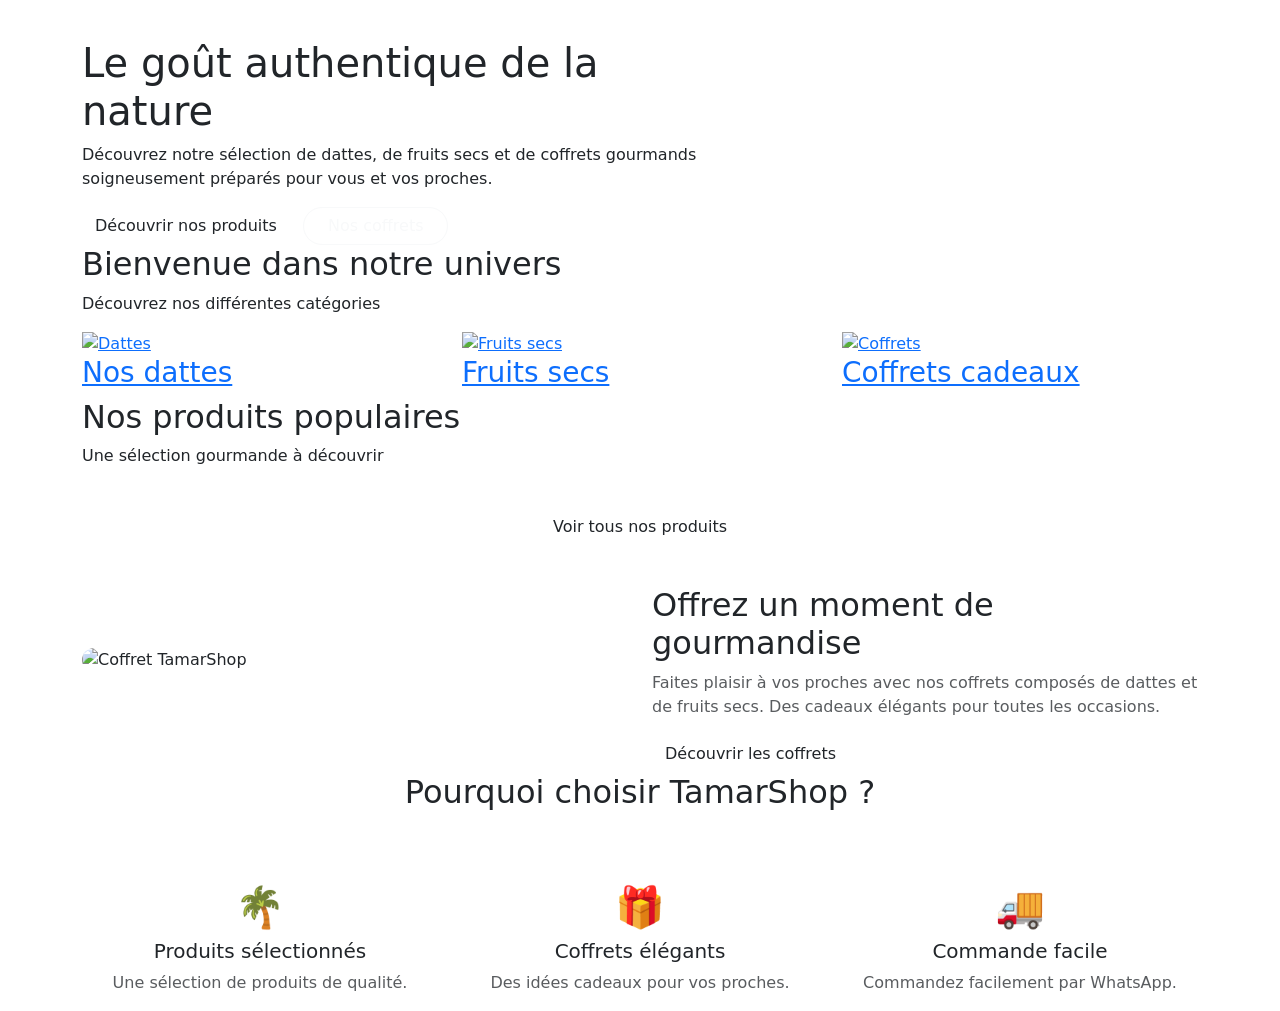
==== index.html @ 304ccb5c "Add files via upload" ====
<!DOCTYPE html>
<html lang="fr">
<head>
    <meta charset="UTF-8">
    <meta name="viewport" content="width=device-width, initial-scale=1.0">
    <title>TamarShop | Accueil</title>

    <link href="https://cdn.jsdelivr.net/npm/bootstrap@5.3.3/dist/css/bootstrap.min.css" rel="stylesheet">
    <link rel="stylesheet" href="css/style.css">
</head>
<body>

<div id="navbar"></div>

<section class="hero">
    <div class="container">
        <div class="col-lg-7">
            <span class="badge badge-tamar mb-3">Bienvenue chez TamarShop</span>
            <h1>Le goût authentique de la nature</h1>
            <p>
                Découvrez notre sélection de dattes, de fruits secs
                et de coffrets gourmands soigneusement préparés
                pour vous et vos proches.
            </p>

            <a href="dattes.html" class="btn btn-tamar me-2">
                Découvrir nos produits
            </a>

            <a href="coffrets.html" class="btn btn-outline-light rounded-pill px-4">
                Nos coffrets
            </a>
        </div>
    </div>
</section>

<section class="section">
    <div class="container">
        <div class="section-title">
            <h2>Bienvenue dans notre univers</h2>
            <p>Découvrez nos différentes catégories</p>
        </div>

        <div class="row g-4">

            <div class="col-md-4">
                <a href="dattes.html">
                    <div class="category-card">
                        <img src="images/datte.png" alt="Dattes">
                        <div><h3>Nos dattes</h3></div>
                    </div>
                </a>
            </div>

            <div class="col-md-4">
                <a href="fruits-secs.html">
                    <div class="category-card">
                        <img src="images/amande.png" alt="Fruits secs">
                        <div><h3>Fruits secs</h3></div>
                    </div>
                </a>
            </div>

            <div class="col-md-4">
                <a href="coffrets.html">
                    <div class="category-card">
                        <img src="images/coffret.png" alt="Coffrets">
                        <div><h3>Coffrets cadeaux</h3></div>
                    </div>
                </a>
            </div>

        </div>
    </div>
</section>

<section class="section bg-white">
    <div class="container">

        <div class="section-title">
            <h2>Nos produits populaires</h2>
            <p>Une sélection gourmande à découvrir</p>
        </div>

        <div class="row" id="products-container"></div>

        <div class="text-center mt-4">
            <a href="dattes.html" class="btn btn-tamar">
                Voir tous nos produits
            </a>
        </div>

    </div>
</section>

<section class="section">
    <div class="container">
        <div class="row align-items-center g-4">
            <div class="col-md-6">
                <img src="images/coffret.png"
                     class="img-fluid rounded-4"
                     alt="Coffret TamarShop">
            </div>

            <div class="col-md-6">
                <span class="badge badge-tamar">Le cadeau idéal</span>
                <h2 class="mt-3">Offrez un moment de gourmandise</h2>
                <p class="text-muted">
                    Faites plaisir à vos proches avec nos coffrets
                    composés de dattes et de fruits secs.
                    Des cadeaux élégants pour toutes les occasions.
                </p>
                <a href="coffrets.html" class="btn btn-tamar">
                    Découvrir les coffrets
                </a>
            </div>
        </div>
    </div>
</section>

<section class="section bg-white text-center">
    <div class="container">
        <h2>Pourquoi choisir TamarShop ?</h2>

        <div class="row mt-5 g-4">
            <div class="col-md-4">
                <h1>🌴</h1>
                <h5>Produits sélectionnés</h5>
                <p class="text-muted">Une sélection de produits de qualité.</p>
            </div>

            <div class="col-md-4">
                <h1>🎁</h1>
                <h5>Coffrets élégants</h5>
                <p class="text-muted">Des idées cadeaux pour vos proches.</p>
            </div>

            <div class="col-md-4">
                <h1>🚚</h1>
                <h5>Commande facile</h5>
                <p class="text-muted">Commandez facilement par WhatsApp.</p>
            </div>
        </div>
    </div>
</section>

<div id="footer"></div>

<script src="https://cdn.jsdelivr.net/npm/bootstrap@5.3.3/dist/js/bootstrap.bundle.min.js"></script>
<script src="js/products.js"></script>
<script src="js/script.js"></script>

</body>
</html>
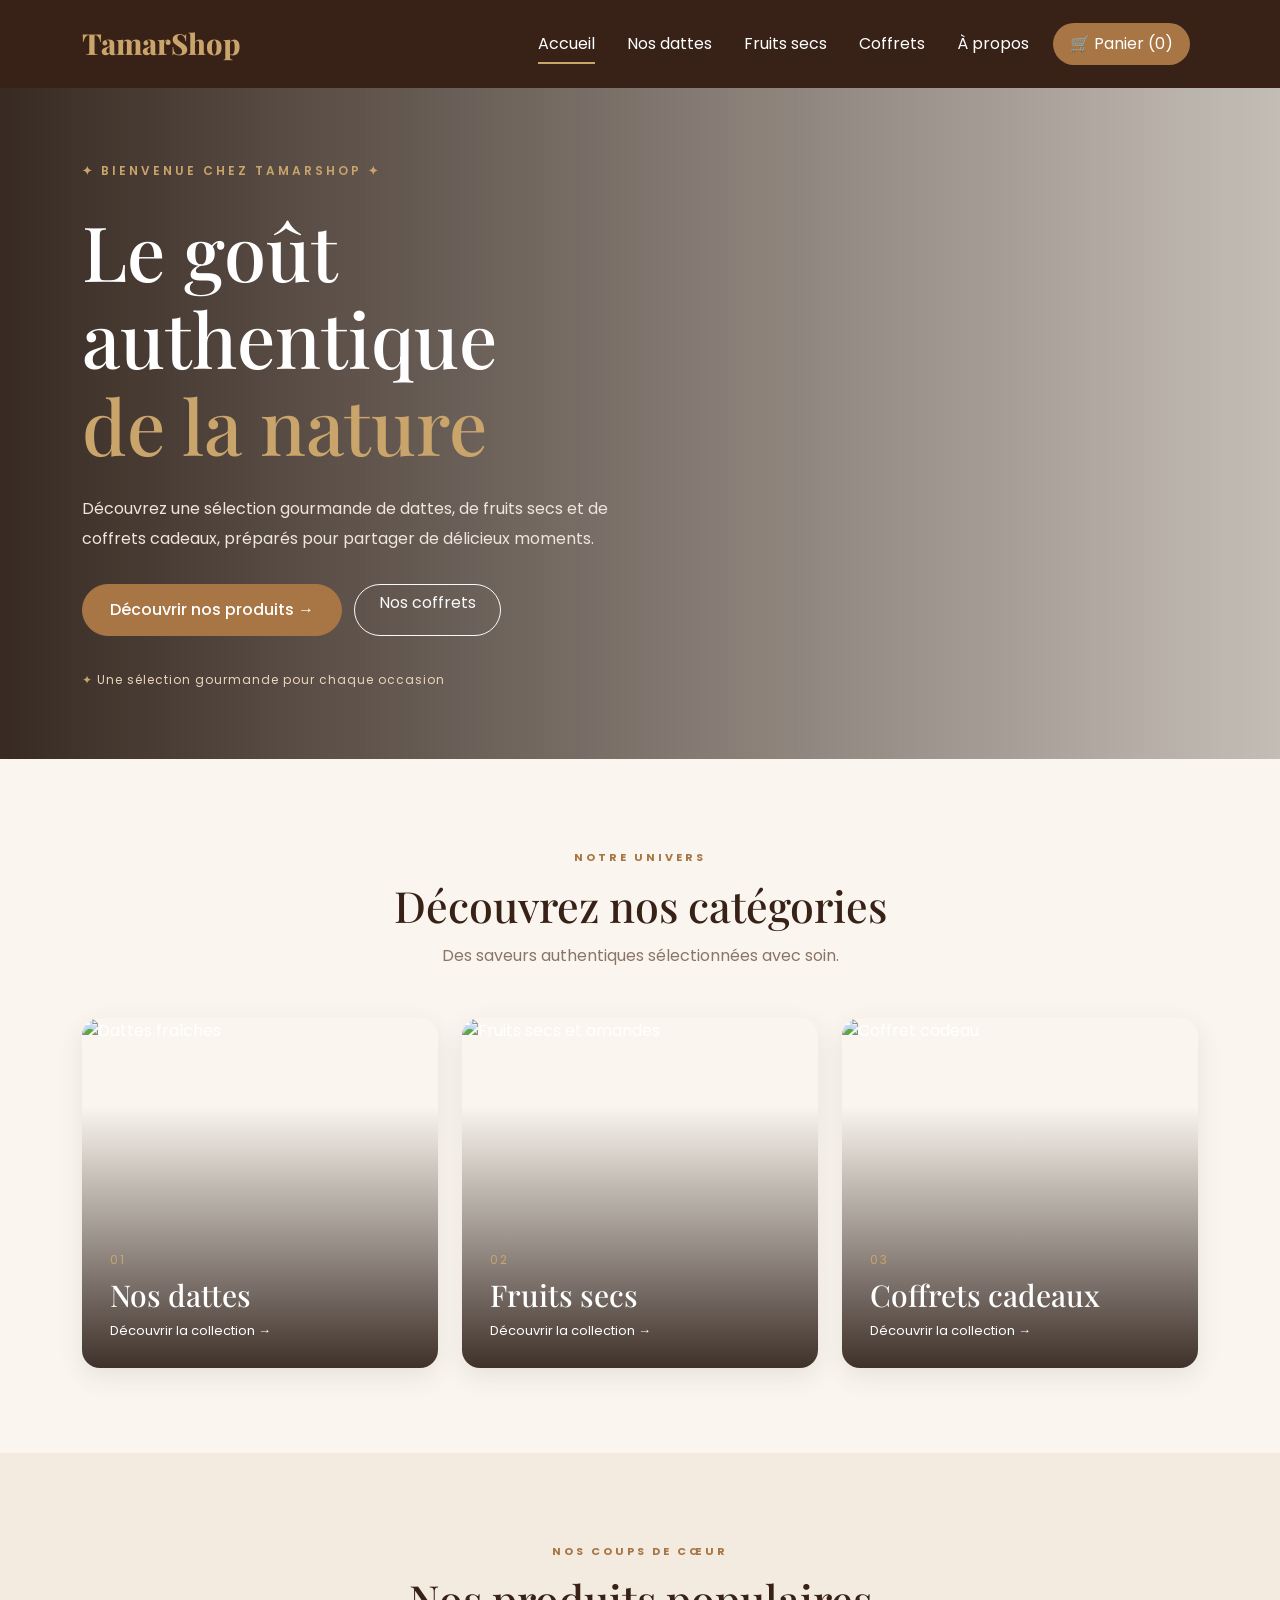
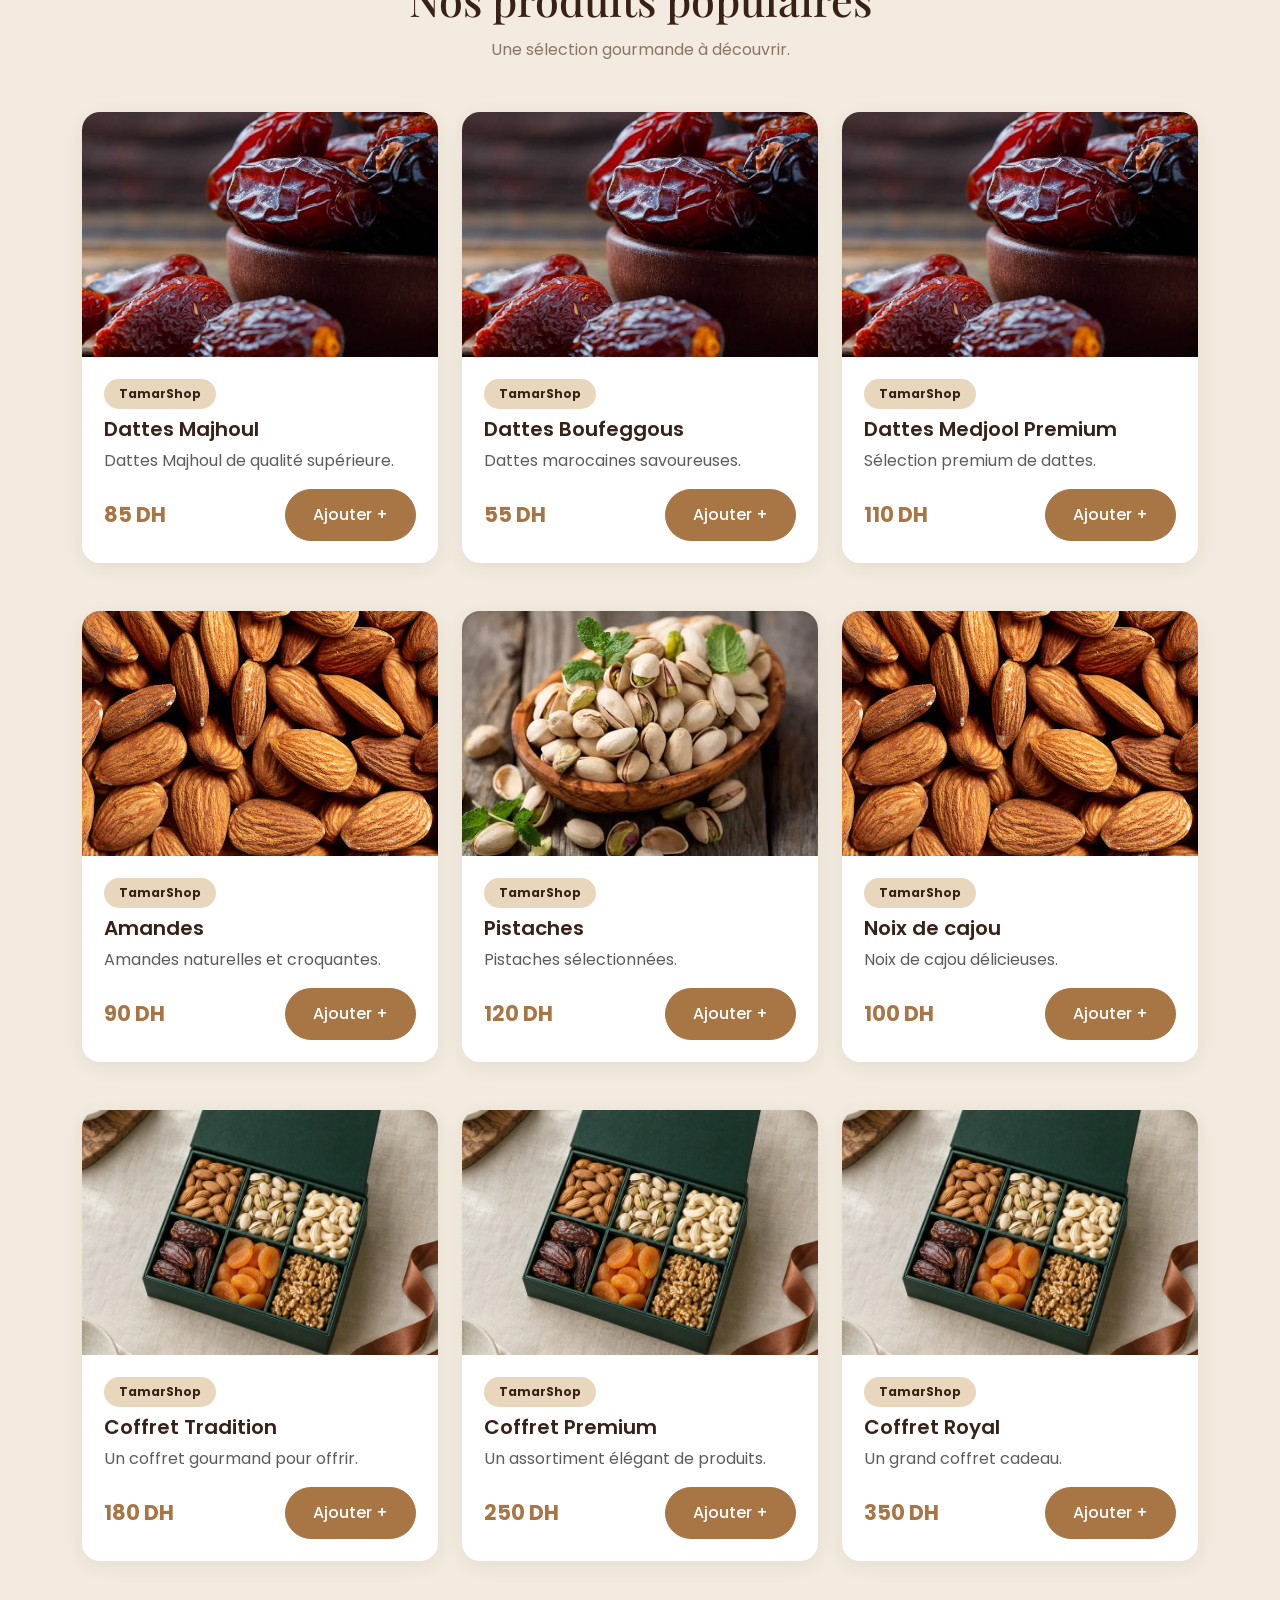
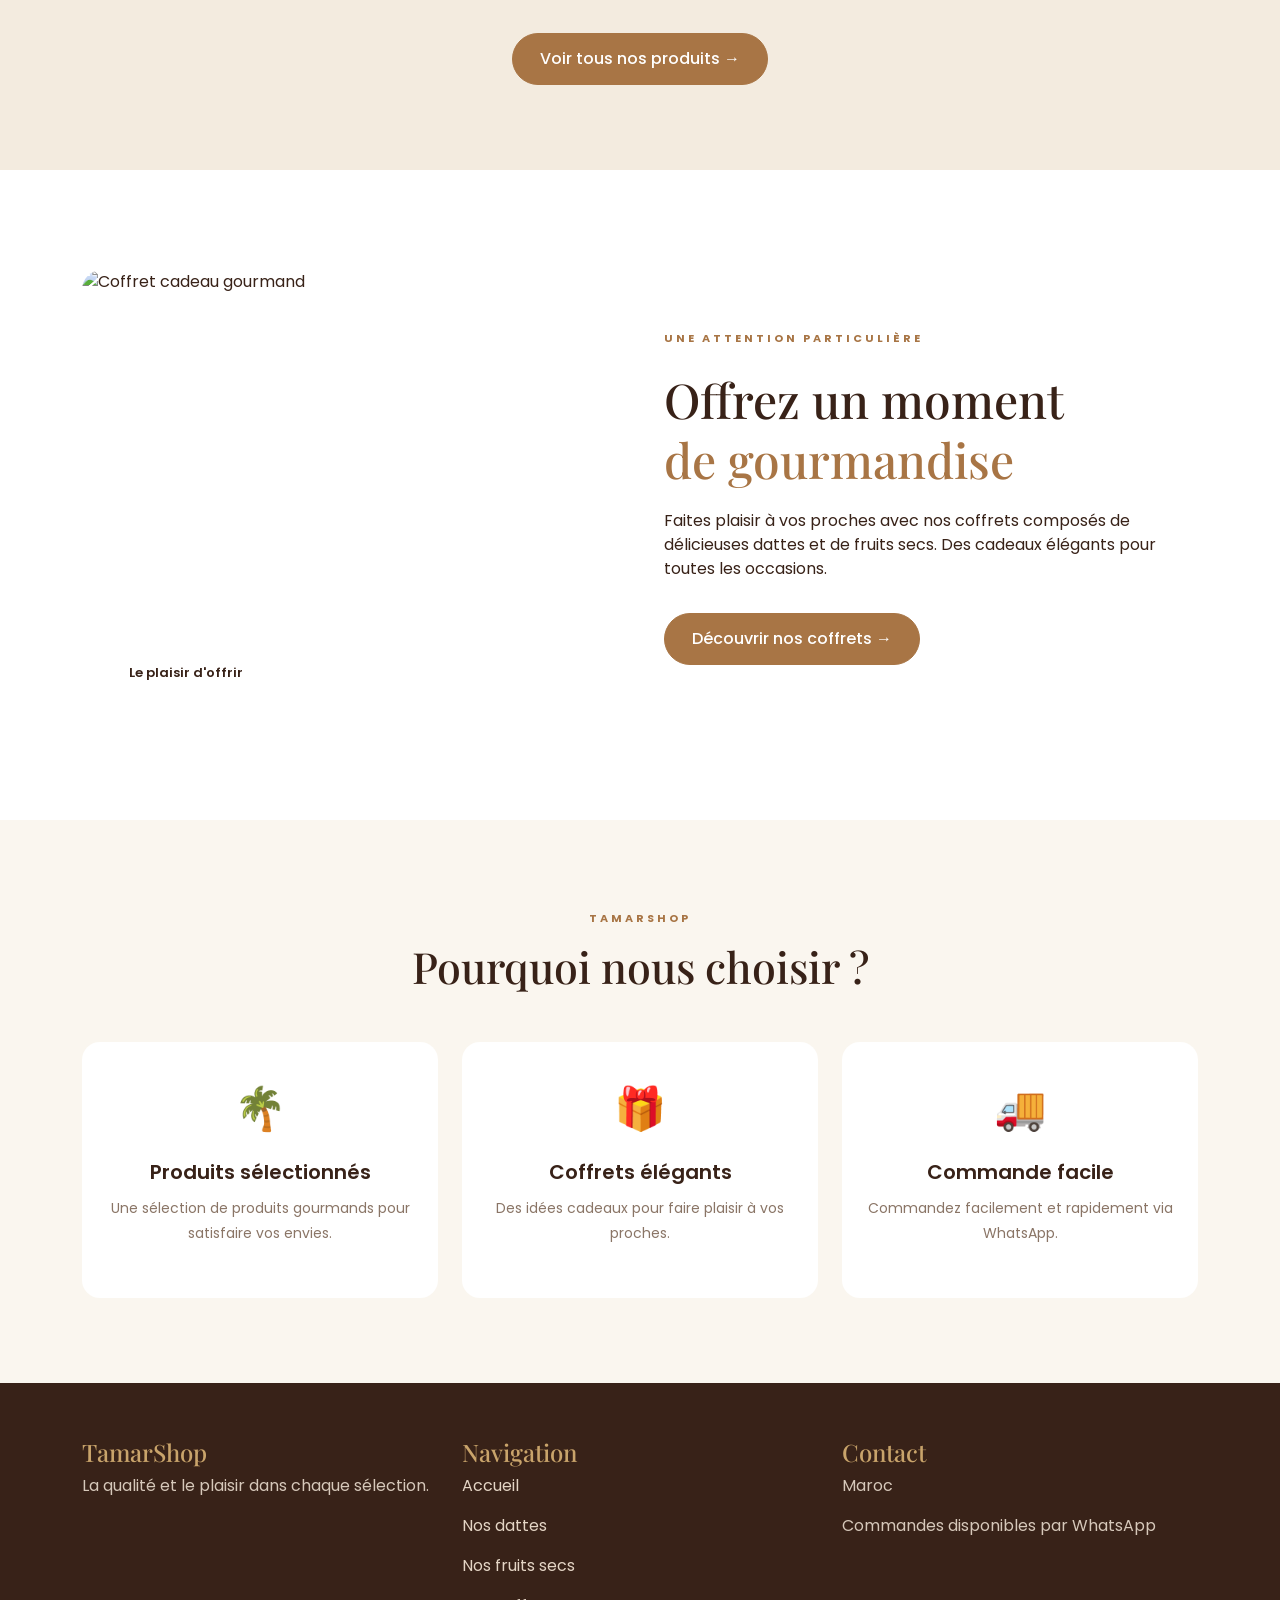
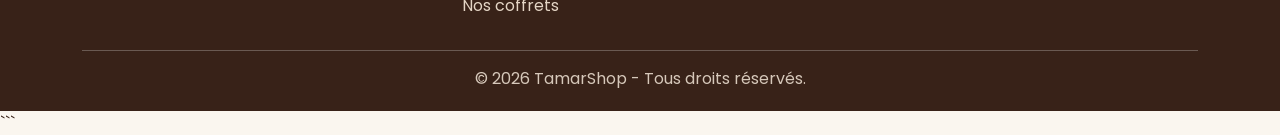
==== commit 181fa01d: "Modification du panier TamarShop" ====
--- a/index.html
+++ b/index.html
@@ -1,154 +1,313 @@
-<!DOCTYPE html>
-<html lang="fr">
-<head>
-    <meta charset="UTF-8">
-    <meta name="viewport" content="width=device-width, initial-scale=1.0">
-    <title>TamarShop | Accueil</title>
-
-    <link href="https://cdn.jsdelivr.net/npm/bootstrap@5.3.3/dist/css/bootstrap.min.css" rel="stylesheet">
-    <link rel="stylesheet" href="css/style.css">
-</head>
-<body>
-
-<div id="navbar"></div>
-
-<section class="hero">
-    <div class="container">
-        <div class="col-lg-7">
-            <span class="badge badge-tamar mb-3">Bienvenue chez TamarShop</span>
-            <h1>Le goût authentique de la nature</h1>
-            <p>
-                Découvrez notre sélection de dattes, de fruits secs
-                et de coffrets gourmands soigneusement préparés
-                pour vous et vos proches.
-            </p>
-
-            <a href="dattes.html" class="btn btn-tamar me-2">
-                Découvrir nos produits
-            </a>
-
-            <a href="coffrets.html" class="btn btn-outline-light rounded-pill px-4">
-                Nos coffrets
-            </a>
-        </div>
-    </div>
-</section>
-
-<section class="section">
-    <div class="container">
-        <div class="section-title">
-            <h2>Bienvenue dans notre univers</h2>
-            <p>Découvrez nos différentes catégories</p>
-        </div>
-
-        <div class="row g-4">
-
-            <div class="col-md-4">
-                <a href="dattes.html">
-                    <div class="category-card">
-                        <img src="images/datte.png" alt="Dattes">
-                        <div><h3>Nos dattes</h3></div>
-                    </div>
-                </a>
-            </div>
-
-            <div class="col-md-4">
-                <a href="fruits-secs.html">
-                    <div class="category-card">
-                        <img src="images/amande.png" alt="Fruits secs">
-                        <div><h3>Fruits secs</h3></div>
-                    </div>
-                </a>
-            </div>
-
-            <div class="col-md-4">
-                <a href="coffrets.html">
-                    <div class="category-card">
-                        <img src="images/coffret.png" alt="Coffrets">
-                        <div><h3>Coffrets cadeaux</h3></div>
-                    </div>
-                </a>
-            </div>
-
-        </div>
-    </div>
-</section>
-
-<section class="section bg-white">
-    <div class="container">
-
-        <div class="section-title">
-            <h2>Nos produits populaires</h2>
-            <p>Une sélection gourmande à découvrir</p>
-        </div>
-
-        <div class="row" id="products-container"></div>
-
-        <div class="text-center mt-4">
-            <a href="dattes.html" class="btn btn-tamar">
-                Voir tous nos produits
-            </a>
-        </div>
-
-    </div>
-</section>
-
-<section class="section">
-    <div class="container">
-        <div class="row align-items-center g-4">
-            <div class="col-md-6">
-                <img src="images/coffret.png"
-                     class="img-fluid rounded-4"
-                     alt="Coffret TamarShop">
-            </div>
-
-            <div class="col-md-6">
-                <span class="badge badge-tamar">Le cadeau idéal</span>
-                <h2 class="mt-3">Offrez un moment de gourmandise</h2>
-                <p class="text-muted">
-                    Faites plaisir à vos proches avec nos coffrets
-                    composés de dattes et de fruits secs.
-                    Des cadeaux élégants pour toutes les occasions.
-                </p>
-                <a href="coffrets.html" class="btn btn-tamar">
-                    Découvrir les coffrets
-                </a>
-            </div>
-        </div>
-    </div>
-</section>
-
-<section class="section bg-white text-center">
-    <div class="container">
-        <h2>Pourquoi choisir TamarShop ?</h2>
-
-        <div class="row mt-5 g-4">
-            <div class="col-md-4">
-                <h1>🌴</h1>
-                <h5>Produits sélectionnés</h5>
-                <p class="text-muted">Une sélection de produits de qualité.</p>
-            </div>
-
-            <div class="col-md-4">
-                <h1>🎁</h1>
-                <h5>Coffrets élégants</h5>
-                <p class="text-muted">Des idées cadeaux pour vos proches.</p>
-            </div>
-
-            <div class="col-md-4">
-                <h1>🚚</h1>
-                <h5>Commande facile</h5>
-                <p class="text-muted">Commandez facilement par WhatsApp.</p>
-            </div>
-        </div>
-    </div>
-</section>
-
-<div id="footer"></div>
-
-<script src="https://cdn.jsdelivr.net/npm/bootstrap@5.3.3/dist/js/bootstrap.bundle.min.js"></script>
-<script src="js/products.js"></script>
-<script src="js/script.js"></script>
-
-</body>
-</html>+
+<!DOCTYPE html>
+<html lang="fr">
+<head>
+    <meta charset="UTF-8">
+    <meta name="viewport" content="width=device-width, initial-scale=1.0">
+
+    <title>TamarShop | Dattes, Fruits secs & Coffrets</title>
+
+    <link href="https://cdn.jsdelivr.net/npm/bootstrap@5.3.3/dist/css/bootstrap.min.css" rel="stylesheet">
+
+    <link rel="preconnect" href="https://fonts.googleapis.com">
+    <link rel="preconnect" href="https://fonts.gstatic.com" crossorigin>
+
+    <link href="https://fonts.googleapis.com/css2?family=Playfair+Display:wght@500;600;700;800&family=Poppins:wght@300;400;500;600;700&display=swap" rel="stylesheet">
+
+    <link rel="stylesheet" href="css/style.css">
+</head>
+
+<body>
+
+<div id="navbar"></div>
+
+<!-- HERO -->
+<section class="hero">
+    <div class="container">
+        <div class="hero-content reveal">
+
+            <span class="hero-label">
+                ✦ BIENVENUE CHEZ TAMARSHOP ✦
+            </span>
+
+            <h1>
+                Le goût authentique<br>
+                <span>de la nature</span>
+            </h1>
+
+            <p>
+                Découvrez une sélection gourmande de dattes,
+                de fruits secs et de coffrets cadeaux,
+                préparés pour partager de délicieux moments.
+            </p>
+
+            <div class="hero-buttons">
+
+                <a href="dattes.html" class="btn btn-tamar">
+                    Découvrir nos produits
+                    <span>→</span>
+                </a>
+
+                <a href="coffrets.html" class="btn btn-outline-light rounded-pill px-4">
+                    Nos coffrets
+                </a>
+
+            </div>
+
+            <div class="hero-note">
+                <span>✦</span> Une sélection gourmande pour chaque occasion
+            </div>
+
+        </div>
+    </div>
+
+    <div class="hero-decoration"></div>
+</section>
+
+
+<!-- CATEGORIES -->
+<section class="section">
+
+    <div class="container">
+
+        <div class="section-title reveal">
+            <span class="section-subtitle">NOTRE UNIVERS</span>
+            <h2>Découvrez nos catégories</h2>
+            <p>Des saveurs authentiques sélectionnées avec soin.</p>
+        </div>
+
+        <div class="row g-4">
+
+            <div class="col-md-4 reveal">
+                <a href="dattes.html" class="category-link">
+
+                    <div class="category-card">
+
+                        <img
+                            src="https://images.unsplash.com/photo-1601493700631-2b16ec4b4716?w=900"
+                            alt="Dattes fraîches">
+
+                        <div class="category-overlay">
+                            <span>01</span>
+                            <h3>Nos dattes</h3>
+                            <p>Découvrir la collection →</p>
+                        </div>
+
+                    </div>
+
+                </a>
+            </div>
+
+            <div class="col-md-4 reveal">
+                <a href="fruits-secs.html" class="category-link">
+
+                    <div class="category-card">
+
+                        <img
+                            src="https://images.unsplash.com/photo-1536591375667-f4e7b6b3b5a4?w=900"
+                            alt="Fruits secs et amandes">
+
+                        <div class="category-overlay">
+                            <span>02</span>
+                            <h3>Fruits secs</h3>
+                            <p>Découvrir la collection →</p>
+                        </div>
+
+                    </div>
+
+                </a>
+            </div>
+
+            <div class="col-md-4 reveal">
+                <a href="coffrets.html" class="category-link">
+
+                    <div class="category-card">
+
+                        <img
+                            src="https://images.unsplash.com/photo-1549465220-1a8b9238cd48?w=900"
+                            alt="Coffret cadeau">
+
+                        <div class="category-overlay">
+                            <span>03</span>
+                            <h3>Coffrets cadeaux</h3>
+                            <p>Découvrir la collection →</p>
+                        </div>
+
+                    </div>
+
+                </a>
+            </div>
+
+        </div>
+
+    </div>
+
+</section>
+
+
+<!-- PRODUITS -->
+<section class="section products-section">
+
+    <div class="container">
+
+        <div class="section-title reveal">
+
+            <span class="section-subtitle">NOS COUPS DE CŒUR</span>
+
+            <h2>Nos produits populaires</h2>
+
+            <p>Une sélection gourmande à découvrir.</p>
+
+        </div>
+
+        <div class="row g-4" id="products-container"></div>
+
+        <div class="text-center mt-5 reveal">
+
+            <a href="dattes.html" class="btn btn-tamar">
+                Voir tous nos produits →
+            </a>
+
+        </div>
+
+    </div>
+
+</section>
+
+
+<!-- COFFRETS -->
+<section class="gift-section">
+
+    <div class="container">
+
+        <div class="row align-items-center g-5">
+
+            <div class="col-md-6 reveal">
+
+                <div class="gift-image">
+
+                    <img
+                        src="https://images.unsplash.com/photo-1549465220-1a8b9238cd48?w=1000"
+                        alt="Coffret cadeau gourmand">
+
+                    <div class="gift-image-label">
+                        Le plaisir d'offrir
+                    </div>
+
+                </div>
+
+            </div>
+
+            <div class="col-md-6 reveal">
+
+                <span class="section-subtitle">UNE ATTENTION PARTICULIÈRE</span>
+
+                <h2 class="gift-title">
+                    Offrez un moment<br>
+                    <span>de gourmandise</span>
+                </h2>
+
+                <p>
+                    Faites plaisir à vos proches avec nos coffrets
+                    composés de délicieuses dattes et de fruits secs.
+                    Des cadeaux élégants pour toutes les occasions.
+                </p>
+
+                <a href="coffrets.html" class="btn btn-tamar mt-3">
+                    Découvrir nos coffrets →
+                </a>
+
+            </div>
+
+        </div>
+
+    </div>
+
+</section>
+
+
+<!-- AVANTAGES -->
+<section class="section advantages-section">
+
+    <div class="container">
+
+        <div class="section-title reveal">
+
+            <span class="section-subtitle">TAMARSHOP</span>
+
+            <h2>Pourquoi nous choisir ?</h2>
+
+        </div>
+
+        <div class="row g-4">
+
+            <div class="col-md-4 reveal">
+
+                <div class="advantage-card">
+
+                    <div class="advantage-icon">🌴</div>
+
+                    <h5>Produits sélectionnés</h5>
+
+                    <p>
+                        Une sélection de produits gourmands
+                        pour satisfaire vos envies.
+                    </p>
+
+                </div>
+
+            </div>
+
+            <div class="col-md-4 reveal">
+
+                <div class="advantage-card">
+
+                    <div class="advantage-icon">🎁</div>
+
+                    <h5>Coffrets élégants</h5>
+
+                    <p>
+                        Des idées cadeaux pour faire plaisir
+                        à vos proches.
+                    </p>
+
+                </div>
+
+            </div>
+
+            <div class="col-md-4 reveal">
+
+                <div class="advantage-card">
+
+                    <div class="advantage-icon">🚚</div>
+
+                    <h5>Commande facile</h5>
+
+                    <p>
+                        Commandez facilement et rapidement
+                        via WhatsApp.
+                    </p>
+
+                </div>
+
+            </div>
+
+        </div>
+
+    </div>
+
+</section>
+
+
+<!-- FOOTER -->
+<div id="footer"></div>
+
+
+<script src="https://cdn.jsdelivr.net/npm/bootstrap@5.3.3/dist/js/bootstrap.bundle.min.js"></script>
+
+<script src="js/products.js"></script>
+<script src="js/script.js"></script>
+
+</body>
+</html>
+```
--- a/css/style.css
+++ b/css/style.css
@@ -0,0 +1,601 @@
+
+@import url('https://fonts.googleapis.com/css2?family=Playfair+Display:wght@500;600;700;800&family=Poppins:wght@300;400;500;600;700&display=swap');
+
+:root {
+    --brown-dark: #382218;
+    --brown: #60402e;
+    --caramel: #a87545;
+    --gold: #c9a46b;
+    --beige: #e9d7bd;
+    --cream: #faf6ef;
+    --white: #ffffff;
+}
+
+* {
+    margin: 0;
+    padding: 0;
+    box-sizing: border-box;
+}
+
+html {
+    scroll-behavior: smooth;
+}
+
+body {
+    font-family: 'Poppins', sans-serif;
+    background: var(--cream);
+    color: var(--brown-dark);
+    overflow-x: hidden;
+}
+
+h1, h2, h3 {
+    font-family: 'Playfair Display', serif;
+}
+
+a {
+    text-decoration: none;
+}
+
+/* NAVBAR */
+
+.navbar {
+    background: var(--brown-dark);
+    padding: 17px 0;
+    transition: all .4s ease;
+}
+
+.navbar.scrolled {
+    padding: 10px 0;
+    box-shadow: 0 5px 20px rgba(0,0,0,.15);
+}
+
+.navbar-brand {
+    font-family: 'Playfair Display', serif;
+    color: var(--gold) !important;
+    font-size: 29px;
+    font-weight: 800;
+}
+
+.nav-link {
+    color: white !important;
+    margin: 0 8px;
+    position: relative;
+    transition: .3s;
+}
+
+.nav-link::after {
+    content: "";
+    position: absolute;
+    width: 0;
+    height: 2px;
+    bottom: 0;
+    left: 8px;
+    background: var(--gold);
+    transition: width .3s;
+}
+
+.nav-link:hover::after,
+.nav-link.active::after {
+    width: calc(100% - 16px);
+}
+
+.nav-link:hover {
+    color: var(--gold) !important;
+}
+
+.cart-link {
+    background: var(--caramel);
+    padding: 9px 17px !important;
+    border-radius: 25px;
+}
+
+/* HERO */
+
+.hero {
+    min-height: 650px;
+    display: flex;
+    align-items: center;
+    position: relative;
+    overflow: hidden;
+
+    background:
+        linear-gradient(90deg, rgba(35,20,12,.90), rgba(35,20,12,.25)),
+        url('https://images.unsplash.com/photo-1601493700631-2b16ec4b4716?w=1800')
+        center/cover no-repeat;
+
+    color: white;
+}
+
+.hero-content {
+    position: relative;
+    z-index: 2;
+    max-width: 680px;
+    padding: 70px 0;
+}
+
+.hero-label {
+    color: var(--gold);
+    font-size: 12px;
+    letter-spacing: 3px;
+    font-weight: 600;
+}
+
+.hero h1 {
+    font-size: clamp(43px, 6vw, 76px);
+    line-height: 1.15;
+    margin: 25px 0;
+    animation: slideUp 1s ease;
+}
+
+.hero h1 span {
+    color: var(--gold);
+}
+
+.hero p {
+    font-size: 16px;
+    line-height: 1.9;
+    max-width: 550px;
+    color: #eee5dc;
+}
+
+.hero-buttons {
+    display: flex;
+    flex-wrap: wrap;
+    gap: 12px;
+    margin-top: 30px;
+}
+
+.hero-note {
+    margin-top: 35px;
+    font-size: 12px;
+    color: #e8d5bd;
+    letter-spacing: 1px;
+}
+
+.hero-note span {
+    color: var(--gold);
+}
+
+.btn-tamar {
+    background: var(--caramel);
+    color: white;
+    border: 1px solid var(--caramel);
+    padding: 13px 27px;
+    border-radius: 30px;
+    transition: all .35s ease;
+    font-weight: 500;
+}
+
+.btn-tamar:hover {
+    background: var(--brown-dark);
+    border-color: var(--brown-dark);
+    color: white;
+    transform: translateY(-4px);
+    box-shadow: 0 8px 20px rgba(0,0,0,.15);
+}
+
+.btn-outline-light {
+    transition: .3s;
+}
+
+.btn-outline-light:hover {
+    transform: translateY(-4px);
+}
+
+/* SECTIONS */
+
+.section {
+    padding: 85px 0;
+}
+
+.section-title {
+    text-align: center;
+    margin-bottom: 50px;
+}
+
+.section-title h2 {
+    font-size: clamp(30px, 4vw, 43px);
+    margin: 12px 0;
+    color: var(--brown-dark);
+}
+
+.section-title p {
+    color: #8a7566;
+}
+
+.section-subtitle {
+    color: var(--caramel);
+    letter-spacing: 3px;
+    font-size: 11px;
+    font-weight: 700;
+}
+
+/* CATEGORIES */
+
+.category-link {
+    display: block;
+    color: white;
+}
+
+.category-card {
+    border-radius: 18px;
+    overflow: hidden;
+    position: relative;
+    height: 350px;
+    box-shadow: 0 8px 25px rgba(59,36,25,.10);
+}
+
+.category-card img {
+    width: 100%;
+    height: 100%;
+    object-fit: cover;
+    transition: transform .7s ease;
+}
+
+.category-card:hover img {
+    transform: scale(1.12);
+}
+
+.category-overlay {
+    position: absolute;
+    inset: 0;
+    background: linear-gradient(
+        transparent 25%,
+        rgba(30,15,8,.85)
+    );
+
+    display: flex;
+    flex-direction: column;
+    justify-content: end;
+    padding: 28px;
+    transition: .4s;
+}
+
+.category-overlay span {
+    color: var(--gold);
+    font-size: 12px;
+    letter-spacing: 2px;
+}
+
+.category-overlay h3 {
+    font-size: 30px;
+    margin: 8px 0;
+}
+
+.category-overlay p {
+    margin: 0;
+    font-size: 13px;
+    transition: transform .3s;
+}
+
+.category-card:hover .category-overlay p {
+    transform: translateX(8px);
+}
+
+/* PRODUCTS */
+
+.products-section {
+    background: #f3ebdf;
+}
+
+.product-card {
+    background: white;
+    border: none;
+    border-radius: 18px;
+    overflow: hidden;
+    height: 100%;
+    box-shadow: 0 5px 20px rgba(59,36,25,.07);
+    transition: all .4s ease;
+}
+
+.product-card:hover {
+    transform: translateY(-9px);
+    box-shadow: 0 15px 35px rgba(59,36,25,.15);
+}
+
+.product-card img {
+    width: 100%;
+    height: 245px;
+    object-fit: cover;
+    transition: transform .6s ease;
+}
+
+.product-card:hover img {
+    transform: scale(1.06);
+}
+
+.product-card .card-body {
+    padding: 22px;
+}
+
+.product-card h5 {
+    font-weight: 600;
+    color: var(--brown-dark);
+}
+
+.product-price {
+    color: var(--caramel);
+    font-size: 21px;
+    font-weight: 700;
+}
+
+/* GIFT SECTION */
+
+.gift-section {
+    padding: 100px 0;
+    background: white;
+}
+
+.gift-image {
+    height: 450px;
+    position: relative;
+    border-radius: 20px;
+    overflow: hidden;
+}
+
+.gift-image img {
+    width: 100%;
+    height: 100%;
+    object-fit: cover;
+    transition: .6s;
+}
+
+.gift-image:hover img {
+    transform: scale(1.06);
+}
+
+.gift-image-label {
+    position: absolute;
+    bottom: 25px;
+    left: 25px;
+    background: white;
+    color: var(--brown-dark);
+    padding: 12px 22px;
+    border-radius: 30px;
+    font-size: 13px;
+    font-weight: 600;
+}
+
+.gift-title {
+    font-size: clamp(35px, 4vw, 48px);
+    line-height: 1.25;
+    margin: 20px 0;
+}
+
+.gift-title span {
+    color: var(--caramel);
+}
+
+/* ADVANTAGES */
+
+.advantages-section {
+    background: var(--cream);
+}
+
+.advantage-card {
+    height: 100%;
+    padding: 35px 25px;
+    text-align: center;
+    background: white;
+    border-radius: 18px;
+    transition: all .4s ease;
+}
+
+.advantage-card:hover {
+    transform: translateY(-8px);
+    box-shadow: 0 12px 30px rgba(59,36,25,.10);
+}
+
+.advantage-icon {
+    font-size: 42px;
+    margin-bottom: 20px;
+    transition: transform .4s;
+}
+
+.advantage-card:hover .advantage-icon {
+    transform: rotateY(180deg);
+}
+
+.advantage-card h5 {
+    font-weight: 600;
+}
+
+.advantage-card p {
+    color: #8a7566;
+    font-size: 14px;
+    line-height: 1.8;
+    margin-top: 12px;
+}
+
+/* PAGE BANNER */
+
+.page-banner {
+    background:
+        linear-gradient(rgba(45,25,15,.88), rgba(45,25,15,.88)),
+        url('https://images.unsplash.com/photo-1601493700631-2b16ec4b4716?w=1400')
+        center/cover;
+
+    color: white;
+    padding: 85px 0;
+    text-align: center;
+}
+
+.page-banner h1 {
+    font-size: clamp(34px, 5vw, 48px);
+}
+
+.page-banner p {
+    color: #e7d8c9;
+    margin-top: 12px;
+}
+
+/* BADGES */
+
+.badge-tamar {
+    background: var(--beige);
+    color: var(--brown-dark);
+    padding: 9px 15px;
+    border-radius: 30px;
+}
+
+/* FORMS AND CART */
+
+.cart-box,
+.form-box {
+    background: white;
+    border-radius: 18px;
+    padding: 28px;
+    box-shadow: 0 5px 20px rgba(59,36,25,.07);
+}
+
+.form-control,
+.form-select {
+    padding: 12px;
+    border-radius: 9px;
+    border: 1px solid #dfd2c4;
+}
+
+.form-control:focus,
+.form-select:focus {
+    border-color: var(--caramel);
+    box-shadow: 0 0 0 .2rem rgba(166,107,67,.15);
+}
+
+.empty-cart {
+    text-align: center;
+    padding: 60px 15px;
+}
+
+.cart-product {
+    border-bottom: 1px solid #eee;
+    padding: 18px 0;
+}
+
+.cart-product img {
+    width: 90px;
+    height: 90px;
+    object-fit: cover;
+    border-radius: 12px;
+}
+
+.quantity-btn {
+    border: 1px solid var(--beige);
+    background: white;
+    border-radius: 5px;
+    padding: 4px 12px;
+    color: var(--brown);
+}
+
+.remove-btn {
+    color: #b13b32;
+    border: none;
+    background: none;
+}
+
+/* FOOTER */
+
+footer {
+    background: var(--brown-dark);
+    color: white;
+    padding: 55px 0 20px;
+}
+
+footer h4 {
+    color: var(--gold);
+    font-family: 'Playfair Display', serif;
+}
+
+footer a {
+    color: #e4d5c5;
+    transition: .3s;
+}
+
+footer a:hover {
+    color: var(--gold);
+    padding-left: 5px;
+}
+
+footer p {
+    color: #d6c8ba;
+}
+
+/* SCROLL ANIMATIONS */
+
+.reveal {
+    opacity: 0;
+    transform: translateY(35px);
+    transition: opacity .8s ease, transform .8s ease;
+}
+
+.reveal.visible {
+    opacity: 1;
+    transform: translateY(0);
+}
+
+@keyframes slideUp {
+    from {
+        opacity: 0;
+        transform: translateY(35px);
+    }
+
+    to {
+        opacity: 1;
+        transform: translateY(0);
+    }
+}
+
+/* RESPONSIVE */
+
+@media(max-width:768px) {
+
+    .hero {
+        min-height: 550px;
+        text-align: center;
+        background-position: 60% center;
+    }
+
+    .hero-content {
+        padding: 60px 10px;
+    }
+
+    .hero p {
+        margin: auto;
+    }
+
+    .hero-buttons {
+        justify-content: center;
+    }
+
+    .section {
+        padding: 55px 0;
+    }
+
+    .category-card {
+        height: 280px;
+    }
+
+    .gift-section {
+        padding: 60px 0;
+    }
+
+    .gift-image {
+        height: 330px;
+    }
+
+    .cart-box,
+    .form-box {
+        padding: 20px;
+    }
+}
+
+/* ACCESSIBILITY */
+
+@media (prefers-reduced-motion: reduce) {
+    *,
+    *::before,
+    *::after {
+        animation-duration: .01ms !important;
+        transition-duration: .01ms !important;
+        scroll-behavior: auto !important;
+    }
+}
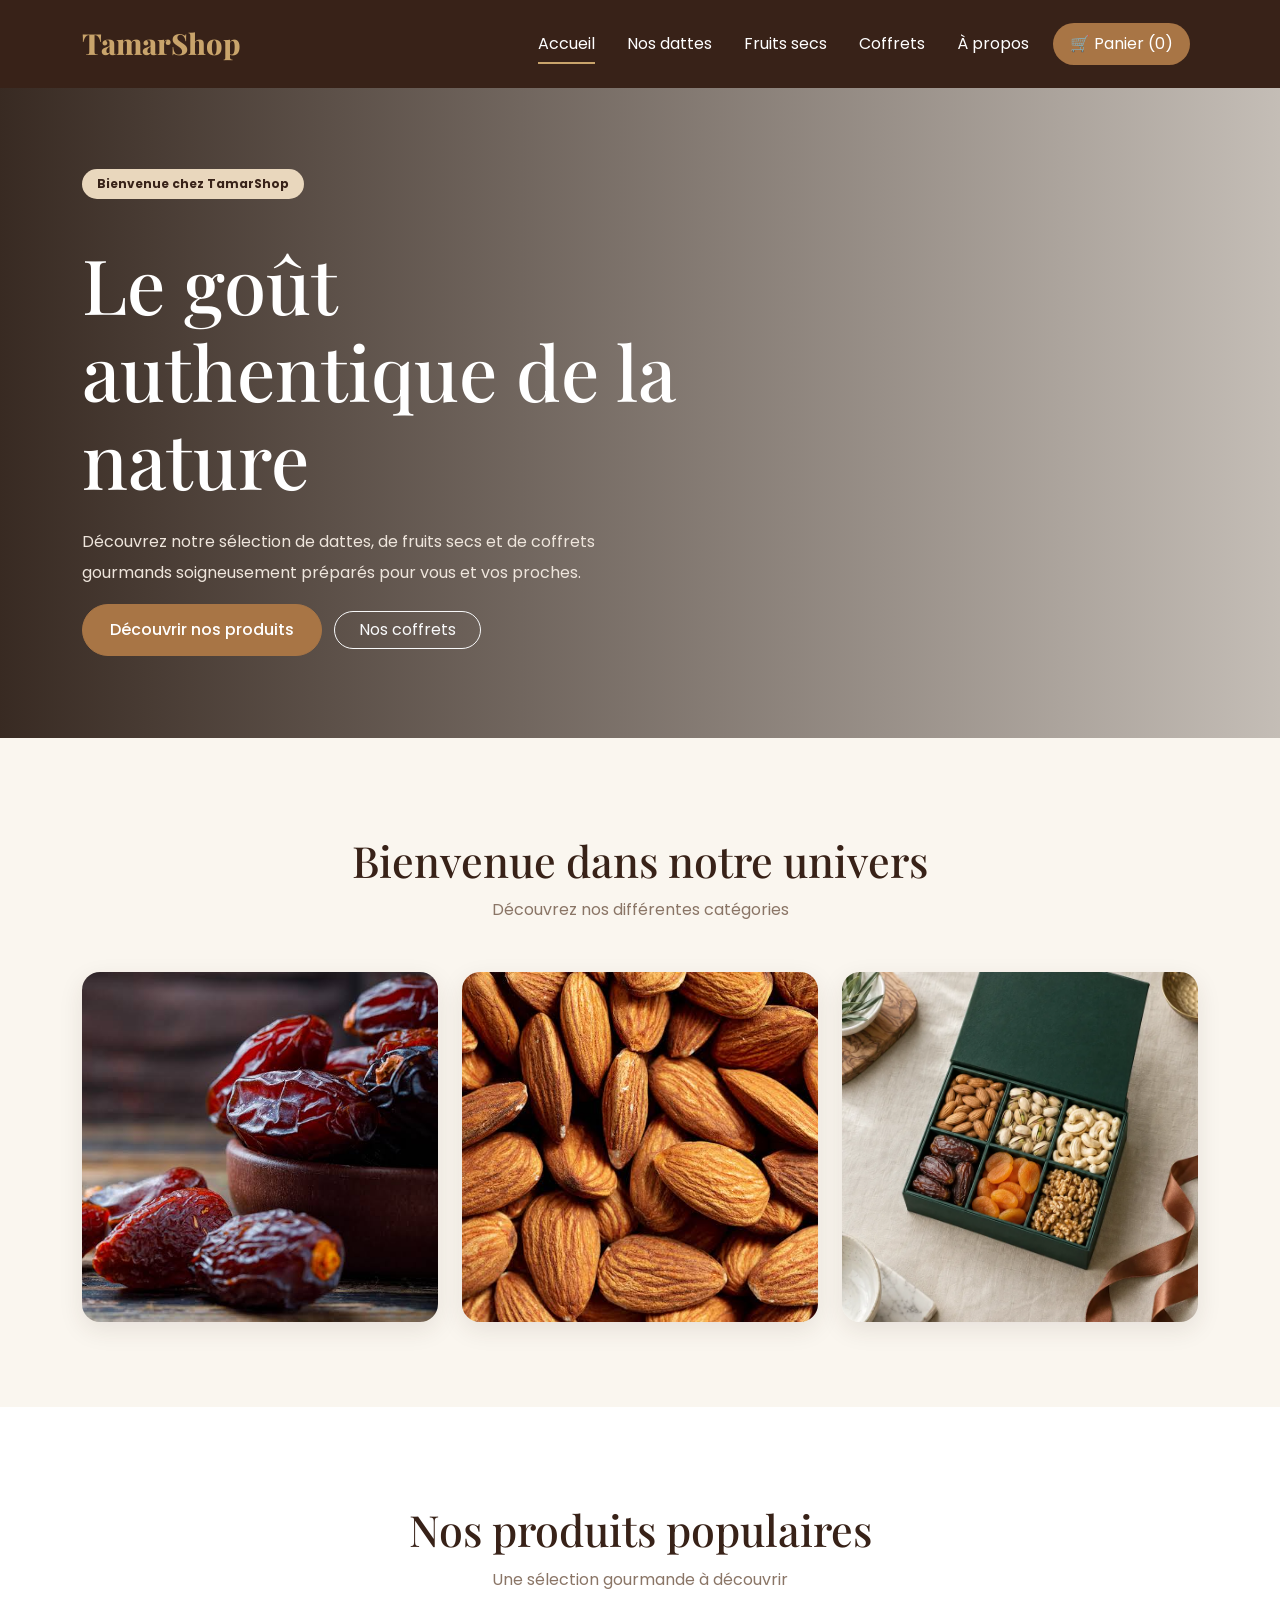
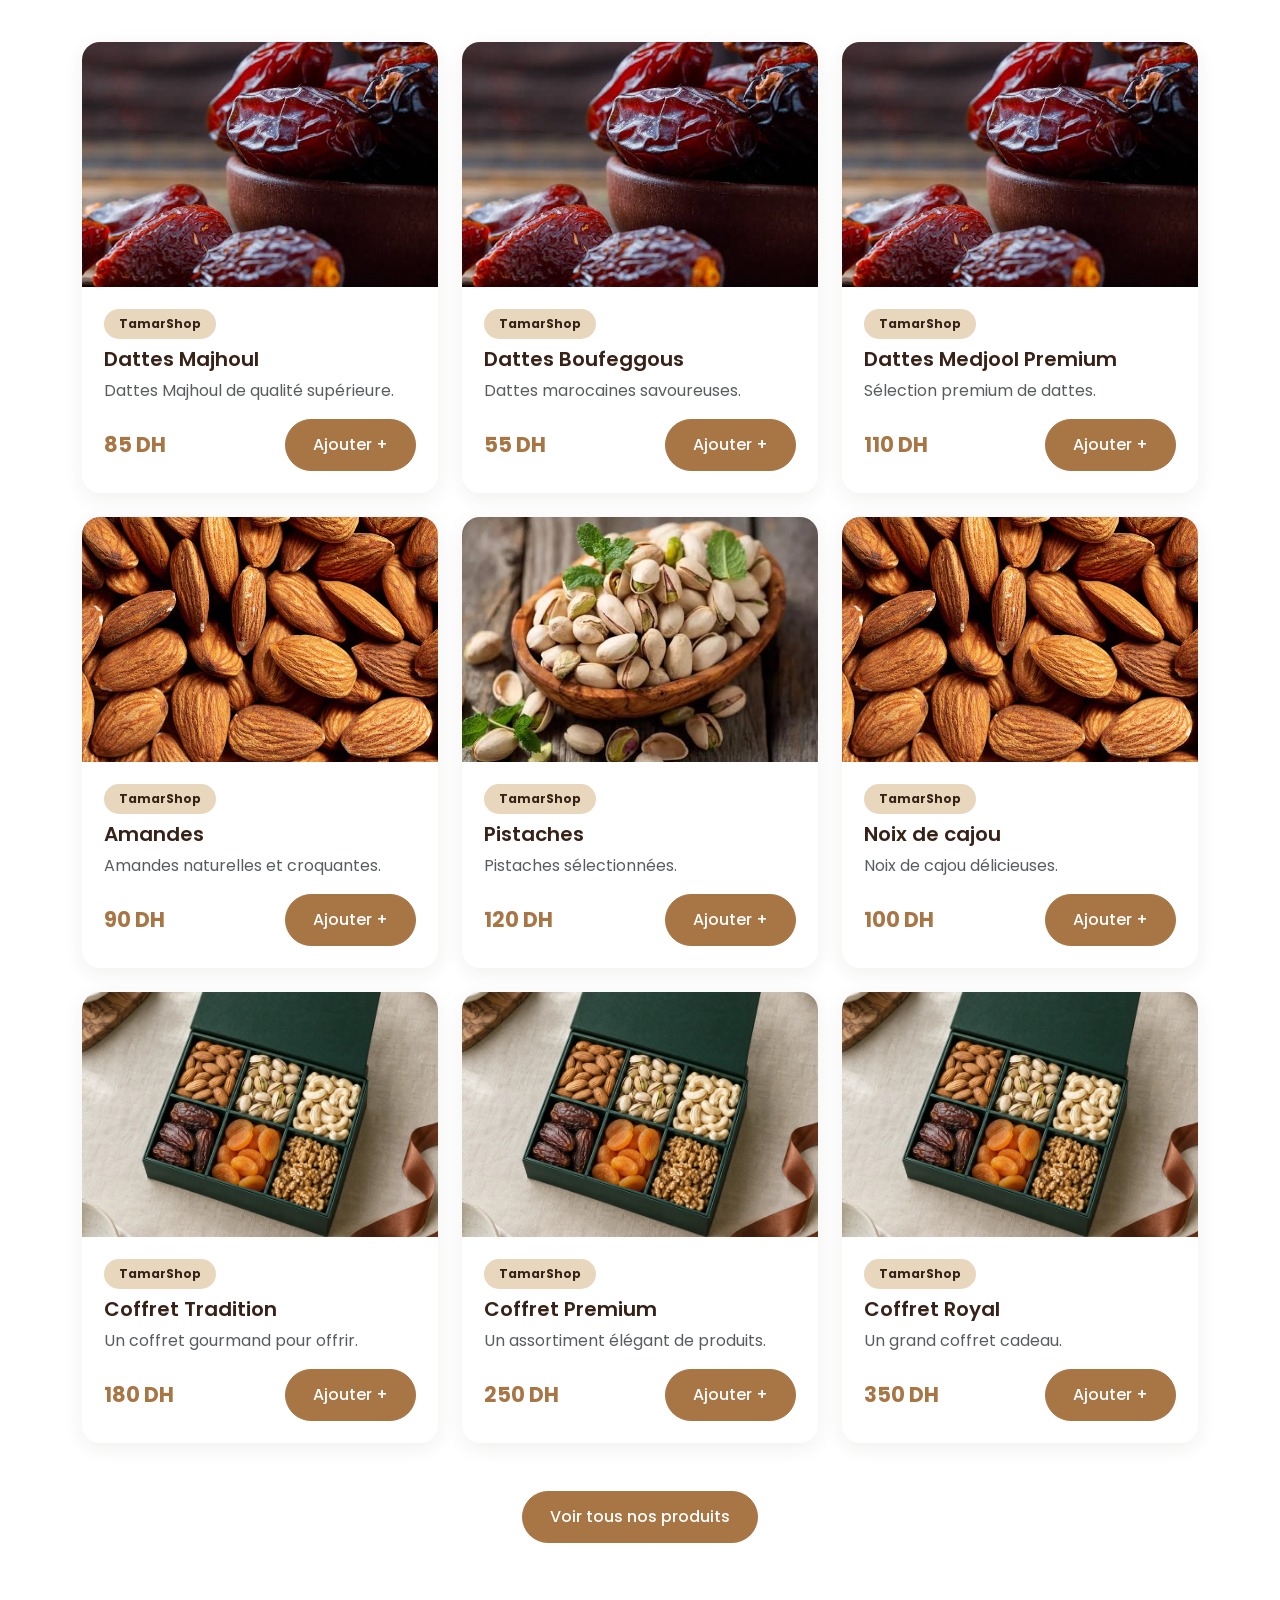
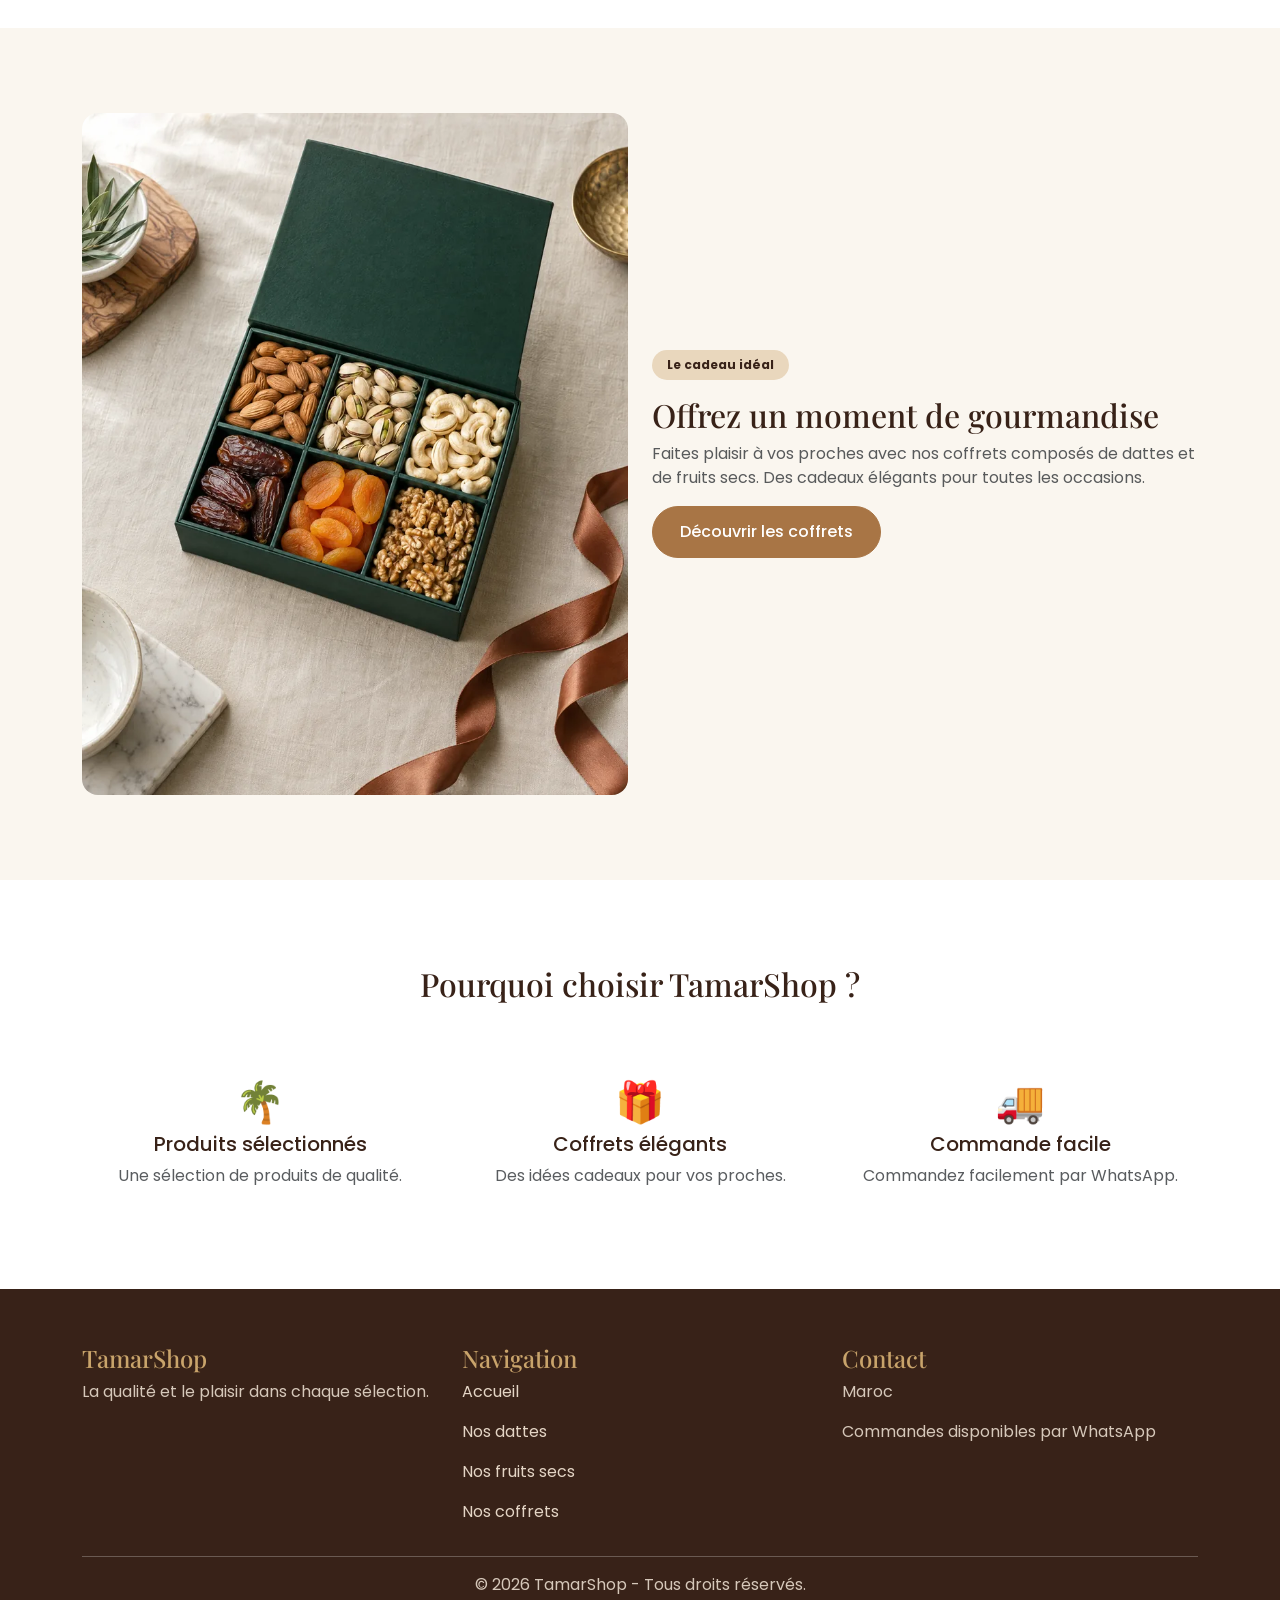
==== commit c07ce499: "Résolution des conflits de fusion" ====
--- a/index.html
+++ b/index.html
@@ -1,313 +1,154 @@
-
 <!DOCTYPE html>
 <html lang="fr">
 <head>
     <meta charset="UTF-8">
     <meta name="viewport" content="width=device-width, initial-scale=1.0">
-
-    <title>TamarShop | Dattes, Fruits secs & Coffrets</title>
+    <title>TamarShop | Accueil</title>
 
     <link href="https://cdn.jsdelivr.net/npm/bootstrap@5.3.3/dist/css/bootstrap.min.css" rel="stylesheet">
-
-    <link rel="preconnect" href="https://fonts.googleapis.com">
-    <link rel="preconnect" href="https://fonts.gstatic.com" crossorigin>
-
-    <link href="https://fonts.googleapis.com/css2?family=Playfair+Display:wght@500;600;700;800&family=Poppins:wght@300;400;500;600;700&display=swap" rel="stylesheet">
-
     <link rel="stylesheet" href="css/style.css">
 </head>
-
 <body>
 
 <div id="navbar"></div>
 
-<!-- HERO -->
 <section class="hero">
     <div class="container">
-        <div class="hero-content reveal">
-
-            <span class="hero-label">
-                ✦ BIENVENUE CHEZ TAMARSHOP ✦
-            </span>
-
-            <h1>
-                Le goût authentique<br>
-                <span>de la nature</span>
-            </h1>
-
+        <div class="col-lg-7">
+            <span class="badge badge-tamar mb-3">Bienvenue chez TamarShop</span>
+            <h1>Le goût authentique de la nature</h1>
             <p>
-                Découvrez une sélection gourmande de dattes,
-                de fruits secs et de coffrets cadeaux,
-                préparés pour partager de délicieux moments.
+                Découvrez notre sélection de dattes, de fruits secs
+                et de coffrets gourmands soigneusement préparés
+                pour vous et vos proches.
             </p>
 
-            <div class="hero-buttons">
+            <a href="dattes.html" class="btn btn-tamar me-2">
+                Découvrir nos produits
+            </a>
 
-                <a href="dattes.html" class="btn btn-tamar">
-                    Découvrir nos produits
-                    <span>→</span>
+            <a href="coffrets.html" class="btn btn-outline-light rounded-pill px-4">
+                Nos coffrets
+            </a>
+        </div>
+    </div>
+</section>
+
+<section class="section">
+    <div class="container">
+        <div class="section-title">
+            <h2>Bienvenue dans notre univers</h2>
+            <p>Découvrez nos différentes catégories</p>
+        </div>
+
+        <div class="row g-4">
+
+            <div class="col-md-4">
+                <a href="dattes.html">
+                    <div class="category-card">
+                        <img src="images/datte.png" alt="Dattes">
+                        <div><h3>Nos dattes</h3></div>
+                    </div>
                 </a>
-
-                <a href="coffrets.html" class="btn btn-outline-light rounded-pill px-4">
-                    Nos coffrets
-                </a>
-
             </div>
 
-            <div class="hero-note">
-                <span>✦</span> Une sélection gourmande pour chaque occasion
+            <div class="col-md-4">
+                <a href="fruits-secs.html">
+                    <div class="category-card">
+                        <img src="images/amande.png" alt="Fruits secs">
+                        <div><h3>Fruits secs</h3></div>
+                    </div>
+                </a>
+            </div>
+
+            <div class="col-md-4">
+                <a href="coffrets.html">
+                    <div class="category-card">
+                        <img src="images/coffret.png" alt="Coffrets">
+                        <div><h3>Coffrets cadeaux</h3></div>
+                    </div>
+                </a>
             </div>
 
         </div>
     </div>
-
-    <div class="hero-decoration"></div>
 </section>
 
-
-<!-- CATEGORIES -->
-<section class="section">
-
+<section class="section bg-white">
     <div class="container">
 
-        <div class="section-title reveal">
-            <span class="section-subtitle">NOTRE UNIVERS</span>
-            <h2>Découvrez nos catégories</h2>
-            <p>Des saveurs authentiques sélectionnées avec soin.</p>
+        <div class="section-title">
+            <h2>Nos produits populaires</h2>
+            <p>Une sélection gourmande à découvrir</p>
         </div>
 
-        <div class="row g-4">
+        <div class="row" id="products-container"></div>
 
-            <div class="col-md-4 reveal">
-                <a href="dattes.html" class="category-link">
-
-                    <div class="category-card">
-
-                        <img
-                            src="https://images.unsplash.com/photo-1601493700631-2b16ec4b4716?w=900"
-                            alt="Dattes fraîches">
-
-                        <div class="category-overlay">
-                            <span>01</span>
-                            <h3>Nos dattes</h3>
-                            <p>Découvrir la collection →</p>
-                        </div>
-
-                    </div>
-
-                </a>
-            </div>
-
-            <div class="col-md-4 reveal">
-                <a href="fruits-secs.html" class="category-link">
-
-                    <div class="category-card">
-
-                        <img
-                            src="https://images.unsplash.com/photo-1536591375667-f4e7b6b3b5a4?w=900"
-                            alt="Fruits secs et amandes">
-
-                        <div class="category-overlay">
-                            <span>02</span>
-                            <h3>Fruits secs</h3>
-                            <p>Découvrir la collection →</p>
-                        </div>
-
-                    </div>
-
-                </a>
-            </div>
-
-            <div class="col-md-4 reveal">
-                <a href="coffrets.html" class="category-link">
-
-                    <div class="category-card">
-
-                        <img
-                            src="https://images.unsplash.com/photo-1549465220-1a8b9238cd48?w=900"
-                            alt="Coffret cadeau">
-
-                        <div class="category-overlay">
-                            <span>03</span>
-                            <h3>Coffrets cadeaux</h3>
-                            <p>Découvrir la collection →</p>
-                        </div>
-
-                    </div>
-
-                </a>
-            </div>
-
+        <div class="text-center mt-4">
+            <a href="dattes.html" class="btn btn-tamar">
+                Voir tous nos produits
+            </a>
         </div>
 
     </div>
-
 </section>
 
+<section class="section">
+    <div class="container">
+        <div class="row align-items-center g-4">
+            <div class="col-md-6">
+                <img src="images/coffret.png"
+                     class="img-fluid rounded-4"
+                     alt="Coffret TamarShop">
+            </div>
 
-<!-- PRODUITS -->
-<section class="section products-section">
-
-    <div class="container">
-
-        <div class="section-title reveal">
-
-            <span class="section-subtitle">NOS COUPS DE CŒUR</span>
-
-            <h2>Nos produits populaires</h2>
-
-            <p>Une sélection gourmande à découvrir.</p>
-
+            <div class="col-md-6">
+                <span class="badge badge-tamar">Le cadeau idéal</span>
+                <h2 class="mt-3">Offrez un moment de gourmandise</h2>
+                <p class="text-muted">
+                    Faites plaisir à vos proches avec nos coffrets
+                    composés de dattes et de fruits secs.
+                    Des cadeaux élégants pour toutes les occasions.
+                </p>
+                <a href="coffrets.html" class="btn btn-tamar">
+                    Découvrir les coffrets
+                </a>
+            </div>
         </div>
-
-        <div class="row g-4" id="products-container"></div>
-
-        <div class="text-center mt-5 reveal">
-
-            <a href="dattes.html" class="btn btn-tamar">
-                Voir tous nos produits →
-            </a>
-
-        </div>
-
     </div>
-
 </section>
 
+<section class="section bg-white text-center">
+    <div class="container">
+        <h2>Pourquoi choisir TamarShop ?</h2>
 
-<!-- COFFRETS -->
-<section class="gift-section">
-
-    <div class="container">
-
-        <div class="row align-items-center g-5">
-
-            <div class="col-md-6 reveal">
-
-                <div class="gift-image">
-
-                    <img
-                        src="https://images.unsplash.com/photo-1549465220-1a8b9238cd48?w=1000"
-                        alt="Coffret cadeau gourmand">
-
-                    <div class="gift-image-label">
-                        Le plaisir d'offrir
-                    </div>
-
-                </div>
-
+        <div class="row mt-5 g-4">
+            <div class="col-md-4">
+                <h1>🌴</h1>
+                <h5>Produits sélectionnés</h5>
+                <p class="text-muted">Une sélection de produits de qualité.</p>
             </div>
 
-            <div class="col-md-6 reveal">
-
-                <span class="section-subtitle">UNE ATTENTION PARTICULIÈRE</span>
-
-                <h2 class="gift-title">
-                    Offrez un moment<br>
-                    <span>de gourmandise</span>
-                </h2>
-
-                <p>
-                    Faites plaisir à vos proches avec nos coffrets
-                    composés de délicieuses dattes et de fruits secs.
-                    Des cadeaux élégants pour toutes les occasions.
-                </p>
-
-                <a href="coffrets.html" class="btn btn-tamar mt-3">
-                    Découvrir nos coffrets →
-                </a>
-
+            <div class="col-md-4">
+                <h1>🎁</h1>
+                <h5>Coffrets élégants</h5>
+                <p class="text-muted">Des idées cadeaux pour vos proches.</p>
             </div>
 
+            <div class="col-md-4">
+                <h1>🚚</h1>
+                <h5>Commande facile</h5>
+                <p class="text-muted">Commandez facilement par WhatsApp.</p>
+            </div>
         </div>
-
     </div>
-
 </section>
 
-
-<!-- AVANTAGES -->
-<section class="section advantages-section">
-
-    <div class="container">
-
-        <div class="section-title reveal">
-
-            <span class="section-subtitle">TAMARSHOP</span>
-
-            <h2>Pourquoi nous choisir ?</h2>
-
-        </div>
-
-        <div class="row g-4">
-
-            <div class="col-md-4 reveal">
-
-                <div class="advantage-card">
-
-                    <div class="advantage-icon">🌴</div>
-
-                    <h5>Produits sélectionnés</h5>
-
-                    <p>
-                        Une sélection de produits gourmands
-                        pour satisfaire vos envies.
-                    </p>
-
-                </div>
-
-            </div>
-
-            <div class="col-md-4 reveal">
-
-                <div class="advantage-card">
-
-                    <div class="advantage-icon">🎁</div>
-
-                    <h5>Coffrets élégants</h5>
-
-                    <p>
-                        Des idées cadeaux pour faire plaisir
-                        à vos proches.
-                    </p>
-
-                </div>
-
-            </div>
-
-            <div class="col-md-4 reveal">
-
-                <div class="advantage-card">
-
-                    <div class="advantage-icon">🚚</div>
-
-                    <h5>Commande facile</h5>
-
-                    <p>
-                        Commandez facilement et rapidement
-                        via WhatsApp.
-                    </p>
-
-                </div>
-
-            </div>
-
-        </div>
-
-    </div>
-
-</section>
-
-
-<!-- FOOTER -->
 <div id="footer"></div>
 
-
 <script src="https://cdn.jsdelivr.net/npm/bootstrap@5.3.3/dist/js/bootstrap.bundle.min.js"></script>
-
 <script src="js/products.js"></script>
 <script src="js/script.js"></script>
 
 </body>
-</html>
-```+</html>
--- a/css/style.css
+++ b/css/style.css
@@ -1,3 +1,4 @@
+
 
 @import url('https://fonts.googleapis.com/css2?family=Playfair+Display:wght@500;600;700;800&family=Poppins:wght@300;400;500;600;700&display=swap');
 
